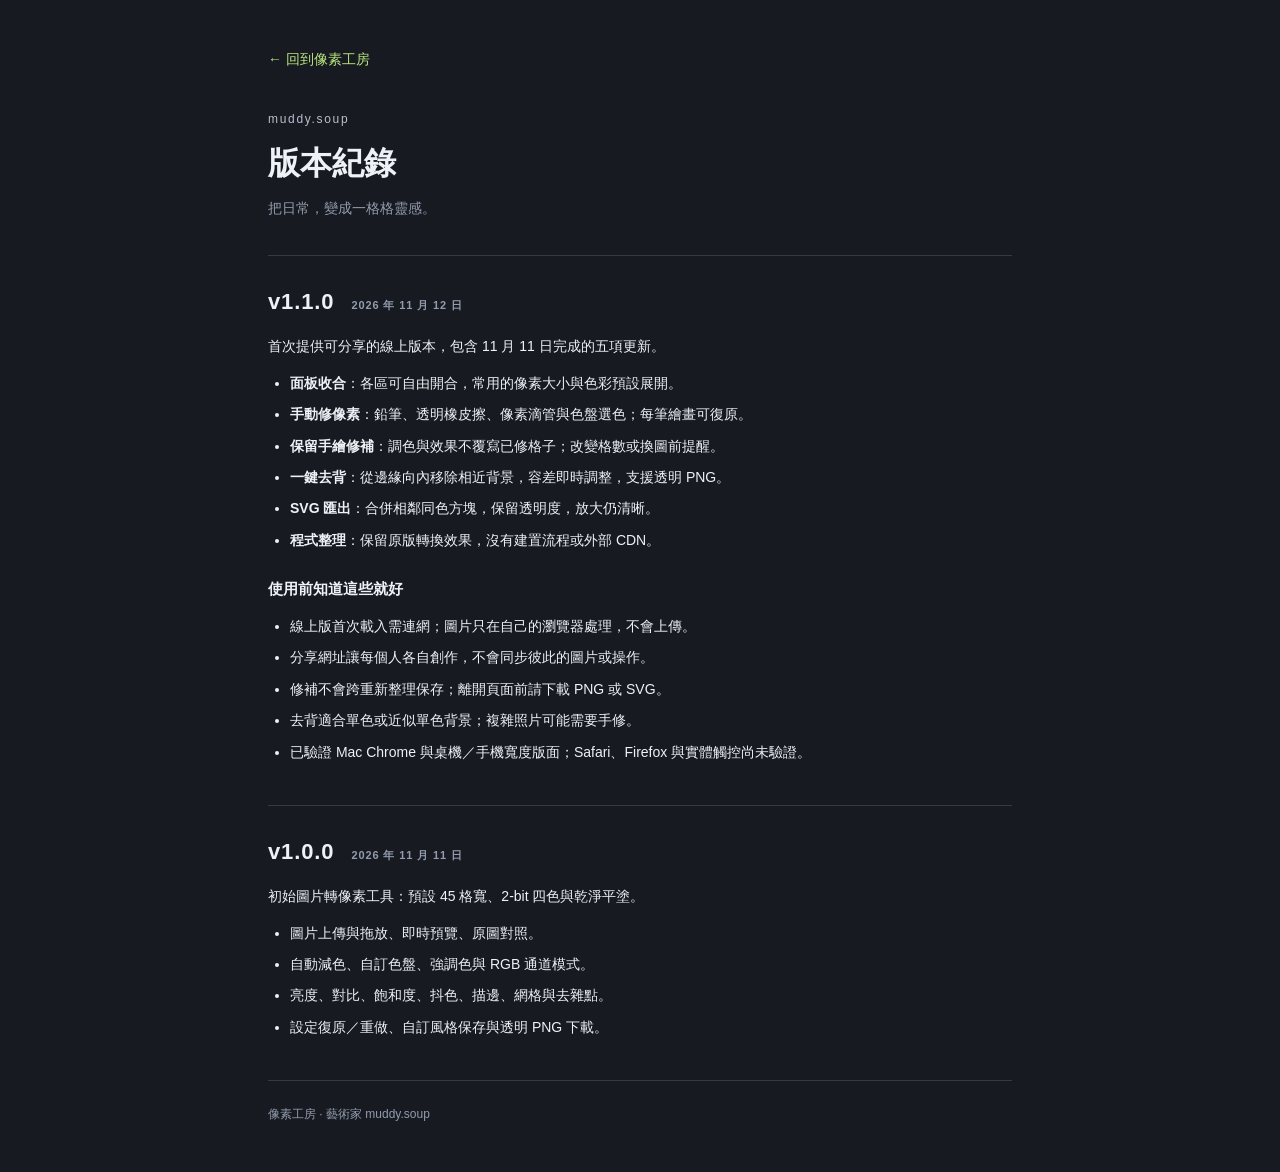
==== changelog.html @ fbfb3b8d "deploy: publish Pixel Studio v1.1.0 with release history" ====
<!doctype html>
<html lang="zh-TW">
<head>
<meta charset="utf-8">
<meta name="viewport" content="width=device-width,initial-scale=1">
<meta name="author" content="muddy.soup">
<title>版本紀錄｜像素工房</title>
<link rel="stylesheet" href="styles.css">
<link rel="icon" href="data:image/svg+xml,%3Csvg xmlns='http://www.w3.org/2000/svg' viewBox='0 0 32 32'%3E%3Crect width='32' height='32' rx='6' fill='%23b9e580'/%3E%3Cpath d='M7 7h18v18H7zM7 13h18M7 19h18M13 7v18M19 7v18' fill='none' stroke='%2322301b' stroke-width='2'/%3E%3C/svg%3E">
</head>
<body class="release-page">
<main class="release-content">
<a class="release-back" href="./index.html">← 回到像素工房</a>
<p class="eyebrow">muddy.soup</p>
<h1>版本紀錄</h1>
<p class="release-intro">把日常，變成一格格靈感。</p>
<article>
<h2>v1.1.0 <small>2026 年 11 月 12 日</small></h2>
<p>首次提供可分享的線上版本，包含 11 月 11 日完成的五項更新。</p>
<ul>
<li><strong>面板收合</strong>：各區可自由開合，常用的像素大小與色彩預設展開。</li>
<li><strong>手動修像素</strong>：鉛筆、透明橡皮擦、像素滴管與色盤選色；每筆繪畫可復原。</li>
<li><strong>保留手繪修補</strong>：調色與效果不覆寫已修格子；改變格數或換圖前提醒。</li>
<li><strong>一鍵去背</strong>：從邊緣向內移除相近背景，容差即時調整，支援透明 PNG。</li>
<li><strong>SVG 匯出</strong>：合併相鄰同色方塊，保留透明度，放大仍清晰。</li>
<li><strong>程式整理</strong>：保留原版轉換效果，沒有建置流程或外部 CDN。</li>
</ul>
<h3>使用前知道這些就好</h3>
<ul>
<li>線上版首次載入需連網；圖片只在自己的瀏覽器處理，不會上傳。</li>
<li>分享網址讓每個人各自創作，不會同步彼此的圖片或操作。</li>
<li>修補不會跨重新整理保存；離開頁面前請下載 PNG 或 SVG。</li>
<li>去背適合單色或近似單色背景；複雜照片可能需要手修。</li>
<li>已驗證 Mac Chrome 與桌機／手機寬度版面；Safari、Firefox 與實體觸控尚未驗證。</li>
</ul>
</article>
<article>
<h2>v1.0.0 <small>2026 年 11 月 11 日</small></h2>
<p>初始圖片轉像素工具：預設 45 格寬、2-bit 四色與乾淨平塗。</p>
<ul>
<li>圖片上傳與拖放、即時預覽、原圖對照。</li>
<li>自動減色、自訂色盤、強調色與 RGB 通道模式。</li>
<li>亮度、對比、飽和度、抖色、描邊、網格與去雜點。</li>
<li>設定復原／重做、自訂風格保存與透明 PNG 下載。</li>
</ul>
</article>
<footer>像素工房 · 藝術家 muddy.soup</footer>
</main>
</body>
</html>
---- styles.css ----
:root{color-scheme:dark;--bg:#171a20;--panel:#21252d;--line:#343943;--text:#eef1f5;--muted:#929cae;--accent:#b9e580}*{box-sizing:border-box}body{margin:0;background:var(--bg);color:var(--text);font:14px/1.6 -apple-system,BlinkMacSystemFont,"Segoe UI","Noto Sans TC",sans-serif}button,input,select{font:inherit}button{cursor:pointer;border:1px solid var(--line);color:var(--text);background:#2b303a;border-radius:7px;padding:8px 12px;transition:background .15s,border-color .15s}button:hover{background:#3a424e;border-color:#73806f}button:disabled{opacity:.35;cursor:not-allowed}button:focus-visible,input:focus-visible,select:focus-visible,summary:focus-visible,.stage:focus-visible{outline:2px solid var(--accent);outline-offset:4px}button.active{background:#35402d;border-color:var(--accent);color:#d7f7b4}input[type=range]{width:100%;height:5px;accent-color:var(--accent);cursor:pointer;margin:14px 0 12px}input[type=color]{padding:3px;width:34px;height:29px;background:#303640;border:1px solid #4a5361;border-radius:5px;cursor:pointer}input[type=checkbox]{appearance:none;width:32px;height:18px;flex-shrink:0;border-radius:12px;background:#48515f;cursor:pointer;position:relative;margin:0}input[type=checkbox]:after{content:"";width:12px;height:12px;border-radius:50%;position:absolute;top:3px;left:3px;background:#d8dee6;transition:transform .15s}input[type=checkbox]:checked{background:#9ecb6c}input[type=checkbox]:checked:after{background:#19231a;transform:translateX(14px)}input[type=text],select{border:1px solid var(--line);border-radius:6px;color:var(--text);background:#191e26;padding:7px 9px;max-width:100%}select{width:100%;margin:6px 0}input[type=text]{min-width:0}h1,h2,p{margin:0}h2{font-size:15px;font-weight:650;letter-spacing:.04em}h2>span{font:11px ui-monospace,monospace;color:#788593;margin-right:10px}small{font-size:11px;color:var(--muted)}[hidden]{display:none!important}.topbar{height:83px;display:flex;align-items:center;justify-content:space-between;border-bottom:1px solid var(--line);padding:0 30px;gap:20px}.brand{display:flex;gap:12px;align-items:center;text-decoration:none;color:var(--text);font-size:20px;font-weight:750;letter-spacing:.07em}.brand small{display:block;font-size:10px;font-weight:400;letter-spacing:.13em;margin-top:1px}.brand-icon{width:39px;height:39px;background:var(--accent);color:#25331d;display:grid;place-items:center;font-size:30px;border-radius:9px}.header-actions{display:flex;align-items:center;gap:8px}.privacy{font-size:11px;color:var(--muted);margin-right:22px}.privacy i{display:inline-block;width:6px;height:6px;background:var(--accent);border-radius:100%;margin-right:8px}.icon-button{font-size:15px;padding:5px 10px}.icon-button span{font-size:12px}.workspace{display:grid;grid-template-columns:minmax(0,1fr) 370px;height:calc(100dvh - 83px)}.preview-pane{padding:25px 30px 12px;display:flex;flex-direction:column;min-width:0;min-height:0}.preview-toolbar{display:flex;align-items:center;gap:12px;margin-bottom:17px;min-height:25px}.eyebrow{font-size:12px;letter-spacing:.14em;color:#b7c0ce}.pill{background:#2a3228;color:#bddb9e;font-size:10px;padding:2px 9px;border-radius:20px}.image-info{margin-left:auto;font-size:11px;color:var(--muted);overflow:hidden;text-overflow:ellipsis;white-space:nowrap;max-width:45%}.stage{position:relative;flex:1;min-height:260px;background:#12151a;border:1px solid #343a43;border-radius:12px;display:flex;align-items:center;justify-content:center;overflow:hidden;padding:28px;touch-action:pan-y;user-select:none}.stage.dragging{border:2px dashed var(--accent)}.stage.picking{cursor:crosshair}.empty{text-align:center}.empty-art{width:118px;height:109px;margin:0 auto 32px;position:relative;background:linear-gradient(90deg,transparent 49%,#222b33 50%,transparent 51%),linear-gradient(transparent 49%,#222b33 50%,transparent 51%);background-size:20px 20px}.empty-art i{display:block;width:67px;height:55px;background:#aacee7;position:absolute;left:20px;top:31px;box-shadow:10px 0 #aacee7,0 -10px #aacee7,0 10px #435967}.empty-art i:after{content:"";position:absolute;bottom:0;left:0;width:67px;height:35px;background:#537f9b;clip-path:polygon(0 100%,0 55%,20% 55%,20% 20%,40% 20%,40% 55%,60% 55%,60% 0,80% 0,80% 35%,100% 35%,100% 100%)}.empty-art b{position:absolute;width:10px;height:10px;background:#fff1c4;top:30px;right:31px}.empty-art span{position:absolute;right:0;top:0;color:var(--accent);font-size:30px}.empty h1{font-size:25px;letter-spacing:.05em;margin-bottom:12px}.empty p{font-size:12px;color:var(--muted);line-height:1.9;margin-bottom:24px}.primary{background:var(--accent);color:#22301b;border-color:var(--accent);font-weight:700;padding:11px 22px}.primary:hover{background:#ccec9e;border-color:#ccec9e}.empty small{display:block;margin-top:14px;font-size:10px}.canvas-wrap{position:relative;flex:none;background-color:#eef0f1;background-image:linear-gradient(45deg,#ccd0d4 25%,transparent 25%),linear-gradient(-45deg,#ccd0d4 25%,transparent 25%),linear-gradient(45deg,transparent 75%,#ccd0d4 75%),linear-gradient(-45deg,transparent 75%,#ccd0d4 75%);background-size:16px 16px;background-position:0 0,0 8px,8px -8px,-8px 0;box-shadow:0 6px 35px #0005}.canvas-wrap canvas{display:block;width:100%;height:100%;image-rendering:-moz-crisp-edges;image-rendering:pixelated}#original{image-rendering:auto}#gridCanvas{position:absolute;inset:0;pointer-events:none}.preview-footer{display:flex;align-items:center;justify-content:space-between;gap:10px;font-size:10px;color:var(--muted);padding:16px 1px 8px}kbd{font:10px inherit;border:1px solid #49505b;border-radius:4px;padding:2px 5px;color:#c0c8d5;margin:0 4px}.status{font-size:11px;color:#9eabbb;min-height:21px}.status.error{color:#ffada3}.processing{position:absolute;bottom:14px;right:14px;background:#222c;backdrop-filter:blur(8px);padding:6px 12px;border-radius:6px;font-size:12px}.drop-hint{position:absolute;inset:0;display:grid;place-items:center;background:#263223ee;font-size:22px;color:var(--accent);z-index:3;pointer-events:none}.controls{overflow-y:auto;background:var(--panel);border-left:1px solid var(--line);scrollbar-color:#515b68 transparent;scrollbar-width:thin}.control-section{padding:21px 23px;border-bottom:1px solid var(--line)}.section-heading{display:flex;align-items:center;justify-content:space-between;margin-bottom:17px}.reset,.text-button{border:0;background:transparent;padding:0;color:#a5b0bf;font-size:11px;border-radius:2px}.reset:hover,.text-button:hover{background:transparent;color:var(--accent)}.upload-button{width:100%;text-align:left;border-style:dashed;font-size:12px;padding:12px;margin-bottom:17px;background:#272d36}.upload-button span{float:right;font-size:10px;color:var(--muted);max-width:160px;overflow:hidden;text-overflow:ellipsis;white-space:nowrap}.label-line{display:flex;align-items:center;justify-content:space-between;gap:8px;margin:8px 0;font-size:12px}.label-line>span:has(button){display:flex;gap:9px}output{color:var(--accent);font:12px ui-monospace,monospace}.presets{display:flex;gap:7px;flex-wrap:wrap;margin-top:10px}.preset-item{position:relative;display:flex;align-items:center;max-width:100%}.preset-button{font-size:11px;padding:8px 10px;display:flex;gap:7px;align-items:center;min-width:0}.preset-dots{display:flex}.preset-dots i{height:9px;width:6px}.preset-delete{font-size:12px;border-radius:0 6px 6px 0;padding:7px 6px;margin-left:-3px}.preset-form{display:flex;gap:5px;margin-top:12px}.preset-form input{width:100%}.small-button{font-size:11px;padding:5px;white-space:nowrap}.range-hints{display:flex;justify-content:space-between;color:#8e99a9;font-size:10px}.hint{font-size:11px;color:var(--muted);line-height:1.7;margin-top:10px}.hint strong{font-weight:400;color:#c1cad7}.field-label{font-size:12px;display:block;margin-bottom:9px}.segmented{display:flex;gap:3px;background:#181d24;padding:4px;border-radius:7px}.segmented button{flex:1;white-space:nowrap;padding:5px 0;font-size:10px;background:transparent;border:1px solid transparent}.segmented button.active{color:var(--accent);background:#35402f;border-color:#59684a}.mode{margin:14px 0}.mode button{font-size:12px}.palette{display:flex;gap:6px;flex-wrap:wrap;max-height:165px;overflow-y:auto;padding:3px 1px}.swatch{width:32px!important;height:32px!important;padding:2px!important;border:1px solid #ffffff30!important;background:transparent!important}.palette.large .swatch{width:25px!important;height:25px!important}.toggle-line{display:flex;justify-content:space-between;align-items:center;gap:12px;margin-top:16px;font-size:12px}.toggle-line label{cursor:pointer}.toggle-line small{margin-left:5px;font-size:10px}.inline{display:flex;align-items:center;gap:10px}.rgb-options{display:flex;gap:10px;flex-wrap:wrap;margin-top:12px}.rgb-options label{flex:1;font-size:12px}.rgb-options select{display:inline-block;width:50px;margin-left:3px}.rgb-options p{width:100%;margin:0}.accent-heading{margin-top:22px}.accent-heading small{margin-left:6px}.accents{display:flex;gap:8px}.accent-chip{display:flex;align-items:center;gap:4px;padding:4px;background:#191e26;border-radius:6px}.accent-chip button{border:0;background:transparent;padding:0 5px;color:#c3cbd7}.accent-placeholder{border:1px dashed #48515e;border-radius:5px;padding:6px 12px;font-size:10px;color:#8e99a9}.compact{font-size:10px;margin-top:5px}summary{cursor:pointer;list-style:none}summary::-webkit-details-marker{display:none}summary .section-heading{margin-bottom:0}details[open] summary{margin-bottom:15px}details[open] .disclosure{transform:rotate(180deg)}.disclosure{color:var(--muted)}.export-info{display:flex;justify-content:space-between;font-size:10px;color:#9faaba;margin:20px 0 12px}.download{width:100%}.center{text-align:center}.export-section{border-bottom:0}@media(min-width:1500px){.workspace{grid-template-columns:minmax(0,1fr) 400px}.control-section{padding:24px 28px}}@media(max-width:950px){.workspace{grid-template-columns:minmax(0,1fr) 335px}.preview-pane{padding:20px 18px 10px}.privacy{display:none}.preview-footer{flex-wrap:wrap}.preview-footer>span:nth-child(2){order:3;width:100%;text-align:center}.topbar{padding:0 20px}.stage{padding:16px}.control-section{padding:19px}}@media(max-width:680px){.topbar{height:73px;padding:0 15px}.brand{font-size:17px}.brand small{font-size:9px}.icon-button span{display:none}.workspace{display:flex;flex-direction:column;height:auto}.preview-pane{height:62dvh;min-height:390px;padding:15px}.controls{overflow:visible;border-left:0;border-top:1px solid var(--line)}.empty h1{font-size:20px}.empty-art{display:none}.empty p{margin-bottom:15px}.preview-toolbar{margin-bottom:10px}.stage{min-height:210px}.control-section{padding:21px}.image-info{max-width:40%}}

/* Native disclosures retain keyboard and screen-reader semantics. */
.section-reset { display: flex; justify-content: flex-end; margin: 0 0 10px; }
.control-section summary { padding: 2px 0; }
.control-section summary:hover h2 { color: var(--accent); }

/* Editing uses its own swatches, leaving the existing color pickers intact. */
.editor-tools { display: flex; flex-wrap: wrap; gap: 6px; }
.editor-tools button { padding: 7px 10px; font-size: 12px; }
.paint-palette { display: flex; flex-wrap: wrap; gap: 7px; max-height: 160px; overflow: auto; padding: 6px; margin-top: 10px; }
.paint-swatch { width: 32px; height: 32px; min-width: 32px; padding: 0; border: 2px solid #ffffff40; }
.paint-swatch[aria-pressed="true"] { outline: 2px solid var(--accent); outline-offset: 2px; }
.stage.editing { touch-action: none; }
.stage.editing #preview { cursor: crosshair; touch-action: none; }

.svg-download { margin-top: 10px; }

/* Public release history; the converter remains a standalone static page. */
.version-link { color: var(--muted); font-size: 11px; white-space: nowrap; text-decoration: none; }
.version-link:hover, .version-link:focus-visible { color: var(--accent); }
.release-content { max-width: 800px; margin: 0 auto; padding: 48px 28px; }
.release-back { display: inline-block; margin-bottom: 40px; color: var(--accent); text-decoration: none; }
.release-content h1 { font-size: 32px; margin: 8px 0; }
.release-intro { color: var(--muted); margin-bottom: 36px; }
.release-content article { padding: 28px 0; border-top: 1px solid var(--line); }
.release-content h2 { font-size: 22px; margin-bottom: 16px; }
.release-content h2 small { display: inline-block; margin-left: 10px; }
.release-content h3 { font-size: 15px; margin: 26px 0 8px; }
.release-content ul { padding-left: 22px; }
.release-content li { margin: 9px 0; }
.release-content footer { border-top: 1px solid var(--line); padding-top: 24px; color: var(--muted); font-size: 12px; }
@media(max-width:680px) { .topbar { gap: 10px; } .version-link { font-size: 10px; } .release-content { padding: 28px 20px; } }
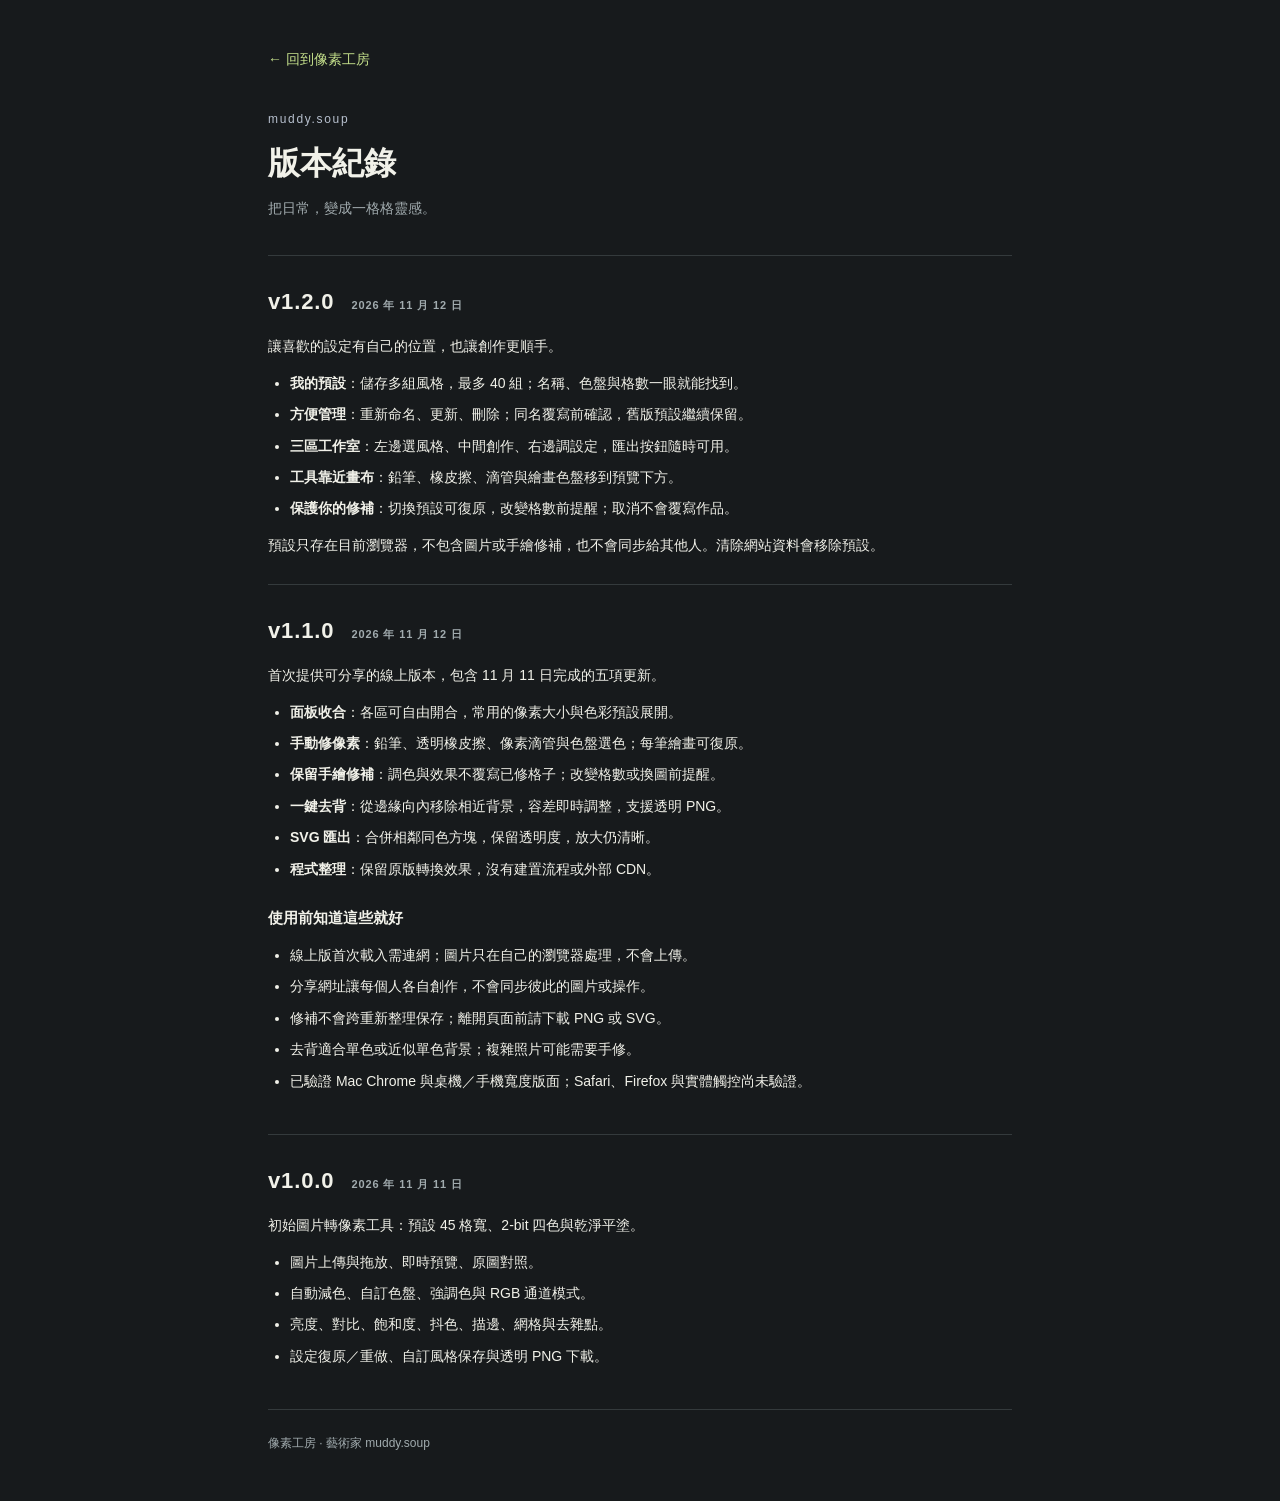
==== commit 37a65b21: "deploy: publish Pixel Studio v1.2.0 with release history" ====
--- a/changelog.html
+++ b/changelog.html
@@ -14,6 +14,18 @@
 <p class="eyebrow">muddy.soup</p>
 <h1>版本紀錄</h1>
 <p class="release-intro">把日常，變成一格格靈感。</p>
+<article>
+<h2>v1.2.0 <small>2026 年 11 月 12 日</small></h2>
+<p>讓喜歡的設定有自己的位置，也讓創作更順手。</p>
+<ul>
+<li><strong>我的預設</strong>：儲存多組風格，最多 40 組；名稱、色盤與格數一眼就能找到。</li>
+<li><strong>方便管理</strong>：重新命名、更新、刪除；同名覆寫前確認，舊版預設繼續保留。</li>
+<li><strong>三區工作室</strong>：左邊選風格、中間創作、右邊調設定，匯出按鈕隨時可用。</li>
+<li><strong>工具靠近畫布</strong>：鉛筆、橡皮擦、滴管與繪畫色盤移到預覽下方。</li>
+<li><strong>保護你的修補</strong>：切換預設可復原，改變格數前提醒；取消不會覆寫作品。</li>
+</ul>
+<p>預設只存在目前瀏覽器，不包含圖片或手繪修補，也不會同步給其他人。清除網站資料會移除預設。</p>
+</article>
 <article>
 <h2>v1.1.0 <small>2026 年 11 月 12 日</small></h2>
 <p>首次提供可分享的線上版本，包含 11 月 11 日完成的五項更新。</p>
--- a/styles.css
+++ b/styles.css
@@ -31,3 +31,156 @@
 .release-content li { margin: 9px 0; }
 .release-content footer { border-top: 1px solid var(--line); padding-top: 24px; color: var(--muted); font-size: 12px; }
 @media(max-width:680px) { .topbar { gap: 10px; } .version-link { font-size: 10px; } .release-content { padding: 28px 20px; } }
+
+/* v1.2 studio: a dedicated preset library, central workbench, fixed export dock. */
+:root { --bg:#171a1c; --panel:#202427; --line:#343a3c; --muted:#a1abae; --text:#f1f1e9; --accent:#c4df8b; }
+body { font-family:"PingFang TC","Microsoft JhengHei","Noto Sans TC",sans-serif; }
+.topbar { height:76px; padding:0 24px; background:#1c2022; }
+.brand { font-size:21px; letter-spacing:.06em; }
+.brand small { font-size:10px; letter-spacing:.08em; color:#9fa8a5; }
+.brand-icon { border-radius:5px; box-shadow:inset 0 0 0 1px #e4f3c247; }
+.header-actions { gap:20px; }
+.privacy { margin:0; }
+.header-upload { width:auto; margin:0; padding:10px 15px; border:1px solid #65754e; background:#303b28; color:#e0edc7; font-size:12px; }
+.header-upload #filename { display:none; }
+.version-link { font:11px ui-monospace,monospace; }
+.workspace { grid-template-columns:248px minmax(0,1fr) 340px; height:calc(100dvh - 76px); }
+.preset-library { background:#1c2022; overflow-y:auto; border-right:1px solid var(--line); min-width:0; scrollbar-width:thin; scrollbar-color:#515b58 transparent; }
+.library-heading { display:flex; align-items:center; justify-content:space-between; padding:26px 20px 23px; }
+.library-heading .eyebrow { display:block; font-size:10px; color:var(--accent); letter-spacing:.1em; margin-bottom:8px; }
+.library-heading h2 { font-size:15px; letter-spacing:.04em; line-height:1.6; }
+.library-heading .disclosure { font-size:12px; }
+.preset-library details[open]>summary { margin-bottom:0; }
+.library-body { padding:0 16px 22px; }
+.library-label { display:flex; align-items:center; justify-content:space-between; color:#d0d7d1; font-size:11px; margin:0 4px 10px; }
+.library-label>span { color:#88948e; font-size:10px; }
+.library-label h3 { font-size:13px; margin:0; font-weight:600; }
+.my-label { border-top:1px solid var(--line); padding-top:22px; margin-top:26px; }
+.presets,.my-presets { display:flex; flex-direction:column; gap:9px; margin:0; }
+.preset-item { position:relative; display:block; width:100%; border:1px solid #3b4241; border-radius:8px; background:#252b2b; }
+.preset-item.selected { border-color:#a7c474; background:#2b3328; }
+.preset-button { width:100%; border:0; border-radius:7px; display:flex; flex-direction:column; align-items:stretch; gap:10px; padding:12px; text-align:left; background:transparent; }
+.preset-button:hover { background:#343d36; }
+.preset-button .preset-dots { width:100%; height:15px; border-radius:3px; overflow:hidden; opacity:.95; }
+.preset-dots i { height:100%; flex:1; width:auto; }
+.preset-title { font-size:12px; font-weight:600; line-height:1.6; overflow-wrap:anywhere; padding-right:22px; }
+.preset-meta { display:block; font-size:10px; color:#a8b3aa; font-weight:400; }
+.preset-menu { position:absolute; right:7px; top:35px; }
+.preset-menu>summary { font-size:18px; padding:0 5px; border-radius:4px; line-height:24px; color:#bdc8b9; }
+.preset-menu[open] { z-index:5; }
+.preset-menu[open]>summary { margin-bottom:0; }
+.preset-menu-items { position:absolute; right:0; width:158px; padding:5px; background:#303833; border:1px solid #626e5c; border-radius:7px; box-shadow:0 8px 24px #0008; }
+.preset-menu-items button { width:100%; text-align:left; padding:9px; background:transparent; border:0; font-size:11px; }
+.preset-menu-items button:hover { background:#45513f; }
+.preset-menu-items .danger { color:#edb6a8; }
+.save-preset { width:100%; padding:10px 12px; font-size:12px; margin-bottom:13px; border:1px dashed #738163; color:#d6e8b8; background:#252d24; }
+.preset-empty { font-size:12px; color:#b1bab0; padding:18px 10px 22px; line-height:1.9; text-align:center; }
+.preset-empty span { display:block; font-size:10px; color:#88948e; margin-top:9px; }
+.library-note { margin:22px 4px 0; padding-top:15px; border-top:1px solid #303735; color:#8b9690; font-size:10px; line-height:1.8; }
+.preset-form { flex-direction:column; align-items:stretch; padding:12px; background:#282f29; border:1px solid #829567; border-radius:7px; margin:0 0 15px; gap:8px; }
+.preset-form label { font-size:12px; color:#e4ecd8; }
+.preset-form input { font-size:12px; width:100%; padding:9px; }
+.form-actions { display:flex; gap:7px; }
+.form-actions button { padding:7px 12px; font-size:11px; }
+.form-error { color:#ffb4a4; font-size:11px; line-height:1.5; }
+.form-error:empty { display:none; }
+.preview-pane { padding:20px 22px 12px; background:#171b1c; }
+.preview-toolbar { margin-bottom:10px; justify-content:space-between; gap:8px; }
+.preview-title { display:flex; align-items:center; gap:10px; }
+.preview-title .eyebrow { font-size:12px; color:#d2d8d3; }
+.pill { font-size:10px; border:1px solid #47583b; background:#2b3427; color:#c0d5a4; }
+.history-actions { display:flex; gap:6px; }
+.icon-button { padding:5px 8px; background:#242b2a; border-color:#404944; font-size:17px; }
+.icon-button span { font-size:10px; }
+.document-line { display:flex; align-items:center; justify-content:space-between; gap:12px; font-size:10px; margin:0 0 12px; min-height:17px; }
+.image-info { margin-left:0; max-width:60%; font-size:10px; }
+.active-style { overflow:hidden; text-overflow:ellipsis; white-space:nowrap; color:#b6c29f; max-width:50%; }
+.stage { min-height:160px; border-radius:9px; padding:24px; background-color:#121617; background-image:radial-gradient(#66746324 .7px,transparent .7px); background-size:16px 16px; border-color:#3a4240; }
+.empty-art { margin-bottom:24px; }
+.empty-kicker { color:#a9bf91; font-size:11px; letter-spacing:.1em; margin-bottom:10px; }
+.empty h1 { font-size:26px; font-weight:600; letter-spacing:.05em; line-height:1.6; }
+.empty p { font-size:12px; margin-bottom:20px; color:#a3afab; }
+.empty .primary { border-radius:5px; font-size:12px; }
+.editor-shelf { margin-top:12px; border:1px solid #39413d; background:#222925; border-radius:7px; padding:10px 12px; }
+.editor-shelf h2 { font-size:11px; font-weight:500; color:#b1bdaa; }
+.editor-shelf summary .section-heading { margin:0; }
+.editor-shelf details[open]>summary { margin-bottom:8px; }
+.editor-shelf .editor-tools { gap:6px; }
+.editor-tools button { font-size:11px; padding:7px 12px; border-radius:4px; }
+.editor-shelf .paint-palette { margin:6px 0 0; max-height:62px; padding:4px; gap:7px; }
+.editor-shelf .paint-swatch { width:26px; height:26px; min-width:26px; border-radius:3px; }
+.editor-shelf #brushInfo { margin:4px 0 0; font-size:10px; }
+.editor-shelf .label-line { font-size:10px; margin:4px 0 0; }
+.preview-footer { padding:10px 0 5px; font-size:10px; }
+.status { font-size:10px; overflow-wrap:anywhere; }
+.controls { display:flex; flex-direction:column; overflow:hidden; min-height:0; background:#22272a; }
+.inspector-heading { display:flex; align-items:center; justify-content:space-between; padding:22px 20px 16px; border-bottom:1px solid #363d3d; }
+.inspector-heading h2 { font-size:15px; }
+.inspector-heading>span { font-size:10px; color:#aac486; }
+.settings-scroll { overflow-y:auto; min-height:0; flex:1; scrollbar-width:thin; scrollbar-color:#515b58 transparent; }
+.control-section { padding:18px 20px; }
+.control-section h2 { font-size:13px; }
+.section-reset { margin-bottom:6px; }
+.control-section details[open]>summary { margin-bottom:10px; }
+.label-line { font-size:12px; }
+.hint { font-size:10px; color:#a1aaa7; margin-top:8px; }
+.field-label { font-size:11px; }
+.segmented { border-radius:4px; }
+.segmented button { border-radius:3px; }
+.mode { margin:12px 0; }
+.mode button { font-size:11px; }
+.toggle-line { font-size:11px; margin-top:13px; }
+.accent-heading { margin-top:17px; }
+.advanced-label { padding:16px 20px 5px; font-size:10px; letter-spacing:.12em; color:#8d9c91; background:#1e2424; }
+.export-section { flex:none; background:#2b3329; border-top:1px solid #546449; border-bottom:0; padding:15px 18px 12px; }
+.export-section .export-info { margin:12px 0 6px; }
+.export-section .section-reset { margin-top:8px; }
+.export-actions { display:grid; grid-template-columns:1fr 1fr; gap:8px; margin-top:12px; }
+.export-actions button { padding:10px 5px; font-size:11px; border-radius:5px; white-space:nowrap; }
+.export-actions .svg-download { margin:0; background:#354030; border-color:#657953; }
+.export-note { margin:8px 0 0; font-size:9px; color:#b0bd9f; text-align:center; }
+@media(min-width:1600px) { .workspace { grid-template-columns:264px minmax(0,1fr) 360px; } }
+@media(max-width:1190px) and (min-width:761px) {
+ .workspace { grid-template-columns:210px minmax(0,1fr) 305px; }
+ .preview-pane { padding:16px 14px 10px; }
+ .control-section { padding:16px; }
+ .library-heading { padding:20px 15px; }.library-heading h2 { font-size:13px; }
+ .library-body { padding:0 12px 18px; }
+ .empty h1 { font-size:21px; }.empty-art { display:none; }
+ .preview-footer { flex-wrap:wrap; }.preview-footer>span:nth-child(2) { order:3; width:100%; text-align:left; }
+ .icon-button span { display:none; }
+}
+@media(max-width:1000px) and (min-width:761px) {
+ .workspace { grid-template-columns:minmax(0,1fr) 310px; grid-template-rows:auto minmax(0,1fr); }
+ .preset-library { grid-column:1/-1; max-height:205px; border-bottom:1px solid var(--line); }
+ .library-heading { padding:12px 20px; }.library-heading .eyebrow { display:none; }
+ .library-body { display:grid; grid-template-columns:180px 200px 1fr; gap:12px; padding:0 20px 14px; }
+ .library-label,.library-note { display:none; }.presets { gap:6px; }.preset-button { padding:8px; gap:4px; }.preset-dots { max-height:8px; }
+ .my-presets { flex-direction:row; overflow:auto; }.my-presets .preset-item { min-width:170px; }
+ .preset-form { grid-column:2; grid-row:1/3; }.save-preset { align-self:start; }.preset-empty { padding:8px; }
+ .preview-pane { grid-column:1; }.controls { grid-column:2; }
+}
+@media(max-width:760px) {
+ .topbar { height:68px; padding:0 14px; gap:10px; }.brand { font-size:17px; gap:9px; }.brand-icon { width:32px; height:32px; font-size:25px; }.brand small { font-size:8px; letter-spacing:.03em; }
+ .header-actions { gap:10px; }.privacy { display:none; }.header-upload { font-size:11px; padding:8px 10px; }.version-link { font-size:9px; }
+ .workspace { display:flex; flex-direction:column; height:auto; }
+ .preset-library { order:2; overflow:visible; border-right:0; border-bottom:1px solid var(--line); }
+ .library-heading { padding:16px 20px; }.library-heading .eyebrow { margin:0 0 3px; }.library-heading h2 { font-size:14px; }
+ .library-body { padding:0 20px 20px; }.presets { display:grid; grid-template-columns:1fr 1fr; }.my-presets { display:grid; grid-template-columns:1fr 1fr; align-items:start; }.preset-form { max-width:420px; }
+ .preview-pane { order:1; height:calc(80dvh - 68px); min-height:520px; padding:14px; }
+ .stage { min-height:150px; padding:16px; }.preview-footer { flex-wrap:wrap; }.preview-footer>span:nth-child(2) { order:3; width:100%; text-align:center; }
+ .empty-art { display:none; }.empty h1 { font-size:22px; }.empty p { margin-bottom:16px; }
+ .editor-shelf { padding:9px 10px; }.editor-shelf .editor-tools { gap:6px; }.editor-tools button { flex:1; padding:7px 8px; }
+ .controls { order:3; overflow:visible; border-left:0; }.settings-scroll { overflow:visible; }.control-section { padding:20px; }
+ .inspector-heading { padding:20px; }.export-section { position:sticky; bottom:0; z-index:6; box-shadow:0 -8px 20px #0003; padding:12px 18px; }
+ .export-actions { margin-top:10px; }.export-actions button { font-size:12px; padding:11px 5px; }.export-note { margin-top:5px; }
+ .document-line { font-size:9px; }.image-info { font-size:9px; }
+}
+@media(max-width:360px) { .version-link { display:none; }.brand small { font-size:8px; }.my-presets { grid-template-columns:1fr; }.preview-pane { padding:10px; }.preview-title { gap:6px; }.preview-title .eyebrow { font-size:11px; } }
+@media(prefers-reduced-motion:reduce) { *,*::before,*::after { scroll-behavior:auto!important; transition:none!important; } }
+@media(max-width:760px) {
+ /* Keep export in document flow before settings, then pin it while scrolling them. */
+ .export-section { order:-1; top:0; bottom:auto; box-shadow:0 5px 16px #0003; }
+ .editor-shelf .paint-swatch { width:34px; height:34px; min-width:34px; }
+ .preset-menu>summary { padding:3px 7px; min-height:30px; }
+}
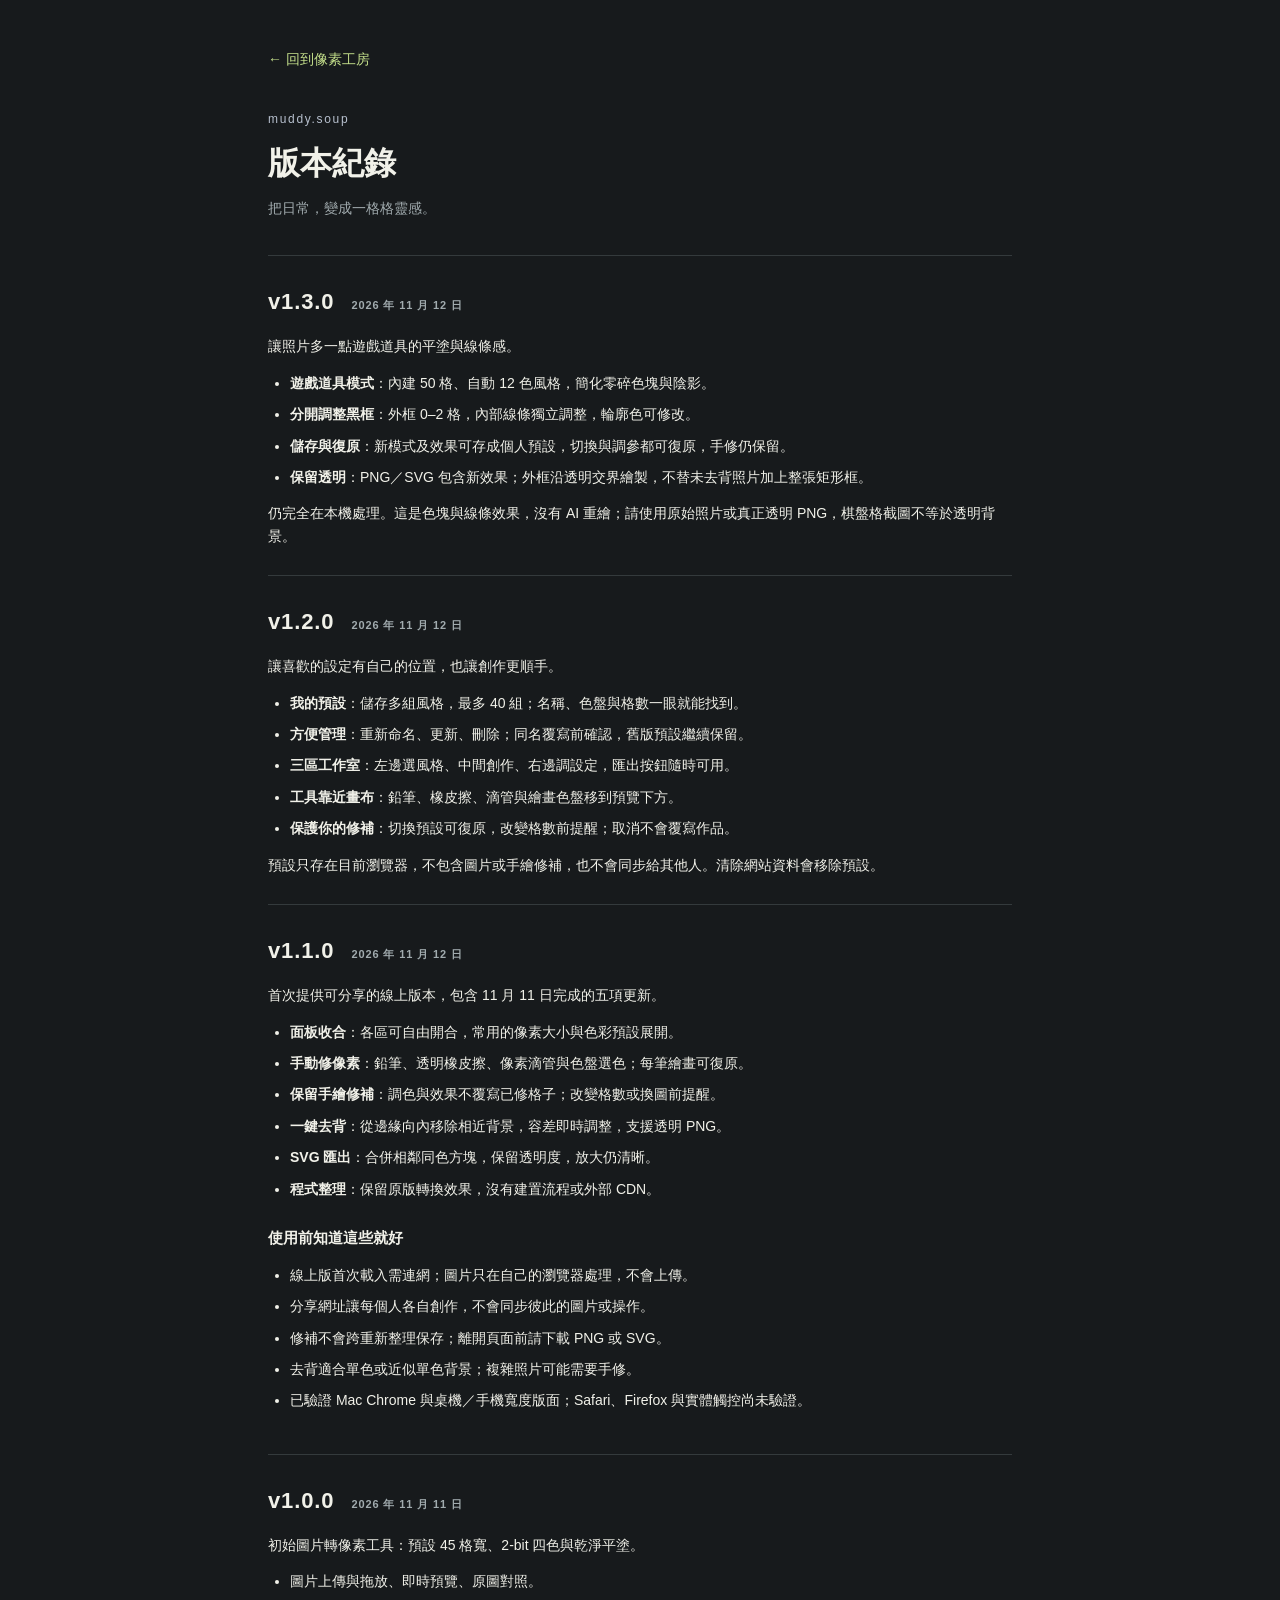
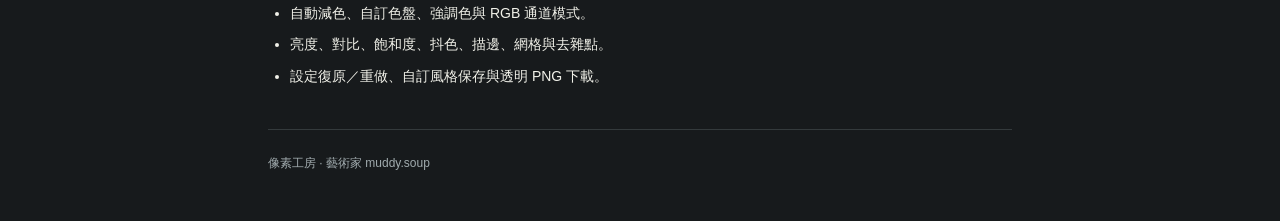
==== commit 691df9eb: "deploy: publish Pixel Studio v1.3.0 with release history" ====
--- a/changelog.html
+++ b/changelog.html
@@ -14,6 +14,17 @@
 <p class="eyebrow">muddy.soup</p>
 <h1>版本紀錄</h1>
 <p class="release-intro">把日常，變成一格格靈感。</p>
+<article>
+<h2>v1.3.0 <small>2026 年 11 月 12 日</small></h2>
+<p>讓照片多一點遊戲道具的平塗與線條感。</p>
+<ul>
+<li><strong>遊戲道具模式</strong>：內建 50 格、自動 12 色風格，簡化零碎色塊與陰影。</li>
+<li><strong>分開調整黑框</strong>：外框 0–2 格，內部線條獨立調整，輪廓色可修改。</li>
+<li><strong>儲存與復原</strong>：新模式及效果可存成個人預設，切換與調參都可復原，手修仍保留。</li>
+<li><strong>保留透明</strong>：PNG／SVG 包含新效果；外框沿透明交界繪製，不替未去背照片加上整張矩形框。</li>
+</ul>
+<p>仍完全在本機處理。這是色塊與線條效果，沒有 AI 重繪；請使用原始照片或真正透明 PNG，棋盤格截圖不等於透明背景。</p>
+</article>
 <article>
 <h2>v1.2.0 <small>2026 年 11 月 12 日</small></h2>
 <p>讓喜歡的設定有自己的位置，也讓創作更順手。</p>
--- a/styles.css
+++ b/styles.css
@@ -107,7 +107,7 @@
 .editor-shelf details[open]>summary { margin-bottom:8px; }
 .editor-shelf .editor-tools { gap:6px; }
 .editor-tools button { font-size:11px; padding:7px 12px; border-radius:4px; }
-.editor-shelf .paint-palette { margin:6px 0 0; max-height:62px; padding:4px; gap:7px; }
+.editor-shelf .paint-palette { margin:6px 0 0; max-height:140px; padding:4px; gap:7px; }
 .editor-shelf .paint-swatch { width:26px; height:26px; min-width:26px; border-radius:3px; }
 .editor-shelf #brushInfo { margin:4px 0 0; font-size:10px; }
 .editor-shelf .label-line { font-size:10px; margin:4px 0 0; }
@@ -184,3 +184,9 @@
  .editor-shelf .paint-swatch { width:34px; height:34px; min-width:34px; }
  .preset-menu>summary { padding:3px 7px; min-height:30px; }
 }
+
+/* Game-prop controls live with the pixel mode and remain inside its disclosure. */
+.game-options { margin-top: 18px; padding-top: 16px; border-top: 1px solid var(--border, #343c36); }
+.game-options h3 { margin: 0; font-size: 12px; color: #d4e3b8; }
+.game-options input[type="range"] { margin-bottom: 12px; }
+.game-options input[type="color"] { width: 36px; height: 30px; }
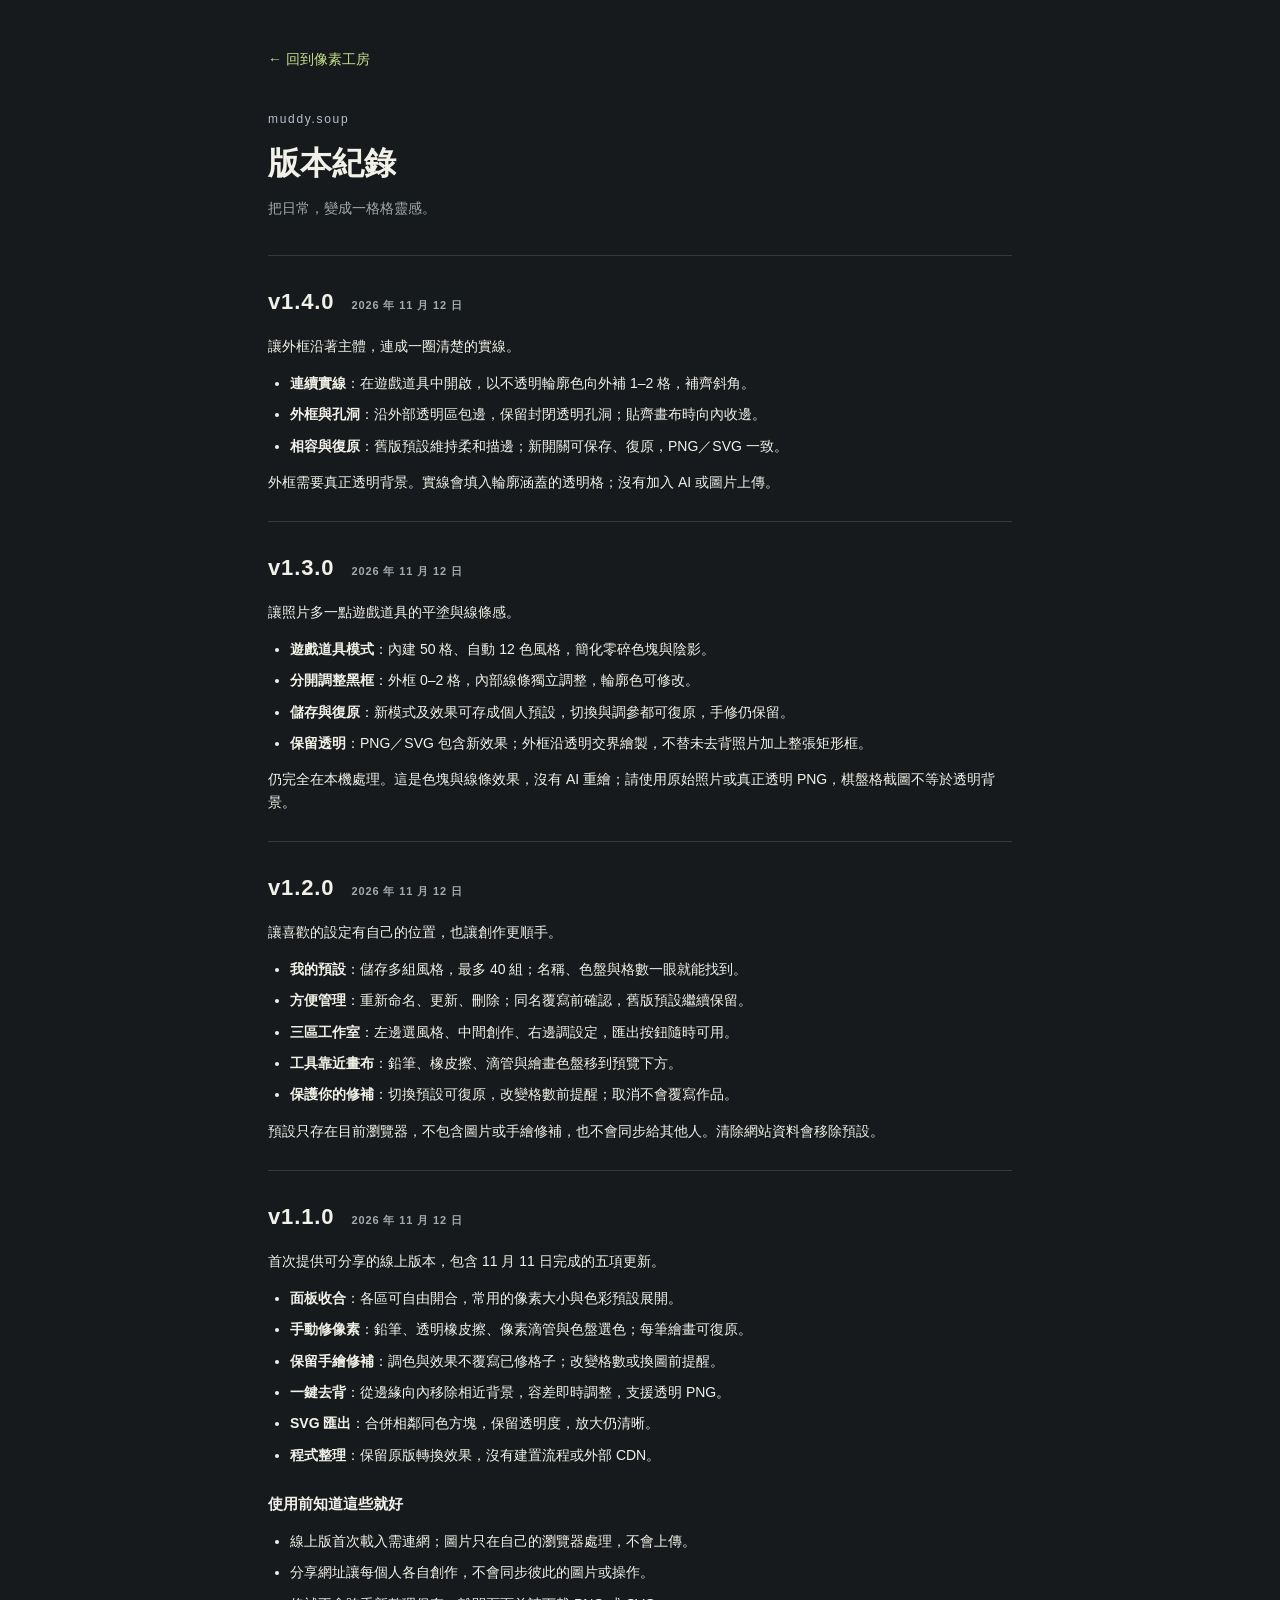
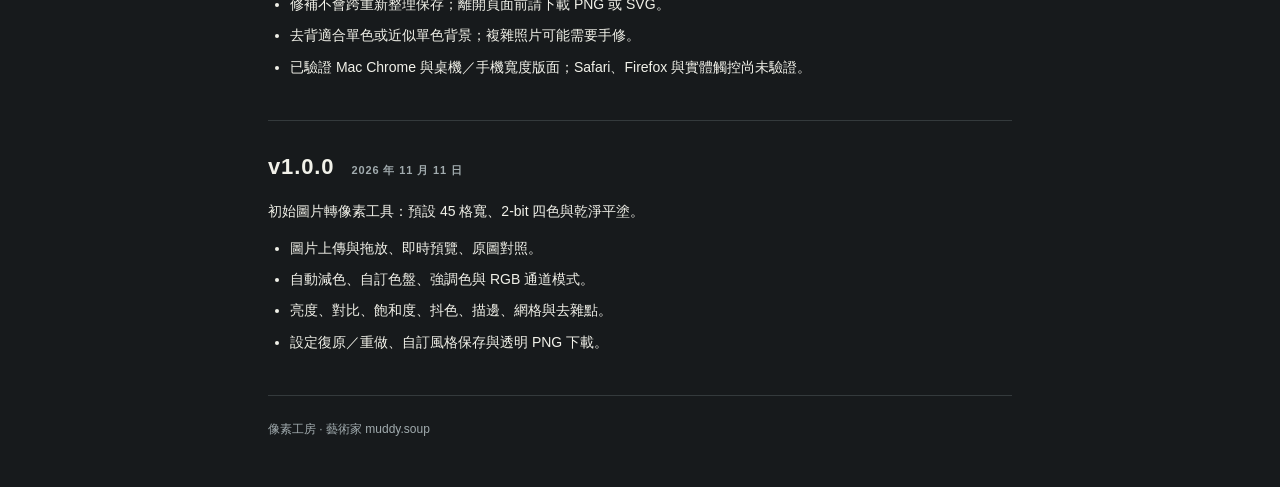
==== commit 7fb7c8e0: "deploy: publish Pixel Studio v1.4.0 with release history" ====
--- a/changelog.html
+++ b/changelog.html
@@ -14,6 +14,16 @@
 <p class="eyebrow">muddy.soup</p>
 <h1>版本紀錄</h1>
 <p class="release-intro">把日常，變成一格格靈感。</p>
+<article>
+<h2>v1.4.0 <small>2026 年 11 月 12 日</small></h2>
+<p>讓外框沿著主體，連成一圈清楚的實線。</p>
+<ul>
+<li><strong>連續實線</strong>：在遊戲道具中開啟，以不透明輪廓色向外補 1–2 格，補齊斜角。</li>
+<li><strong>外框與孔洞</strong>：沿外部透明區包邊，保留封閉透明孔洞；貼齊畫布時向內收邊。</li>
+<li><strong>相容與復原</strong>：舊版預設維持柔和描邊；新開關可保存、復原，PNG／SVG 一致。</li>
+</ul>
+<p>外框需要真正透明背景。實線會填入輪廓涵蓋的透明格；沒有加入 AI 或圖片上傳。</p>
+</article>
 <article>
 <h2>v1.3.0 <small>2026 年 11 月 12 日</small></h2>
 <p>讓照片多一點遊戲道具的平塗與線條感。</p>
